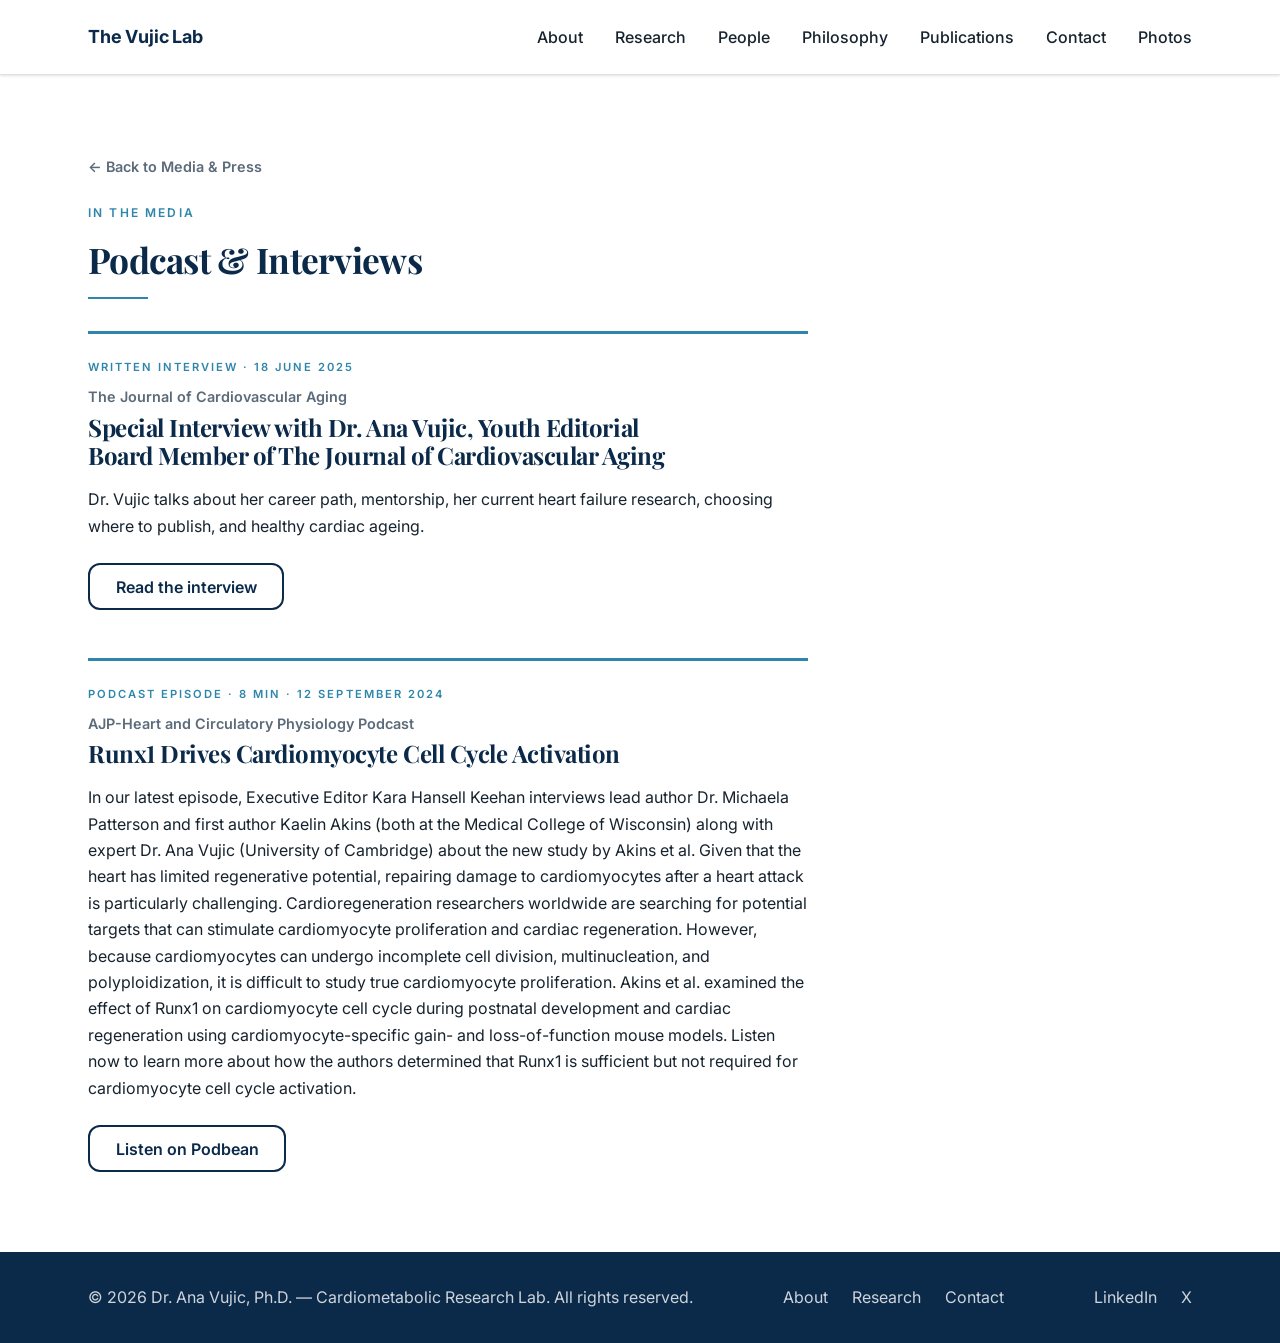
==== podcast.html @ 45480f2c "Add Press & Events and Podcast pages, route support to the contact form - Hero heading is now "The V" ====
<!DOCTYPE html>
<html lang="en">
<head>
  <meta charset="UTF-8">
  <meta name="viewport" content="width=device-width, initial-scale=1.0">
  <title>Podcast &amp; Interviews — The Vujic Lab</title>
  <meta name="description" content="Podcast appearances and interviews featuring Dr. Ana Vujic of the University of Cambridge.">
  <link rel="preconnect" href="https://fonts.googleapis.com">
  <link rel="preconnect" href="https://fonts.gstatic.com" crossorigin>
  <link href="https://fonts.googleapis.com/css2?family=Playfair+Display:ital,wght@0,400;0,600;0,700;1,400&family=Inter:wght@300;400;500;600&display=swap" rel="stylesheet">
  <link rel="stylesheet" href="css/styles.css?v=29">
</head>
<body>
  <header class="site-header">
    <div class="container nav">
      <a href="index.html" class="nav__brand">The Vujic Lab</a>
      <button class="nav__toggle" aria-label="Toggle navigation" aria-expanded="false">☰</button>
      <ul class="nav__list">
        <li><a class="nav__link" href="index.html#about">About</a></li>
        <li><a class="nav__link" href="index.html#research">Research</a></li>
        <li><a class="nav__link" href="index.html#team">People</a></li>
        <li><a class="nav__link" href="index.html#philosophy">Philosophy</a></li>
        <li><a class="nav__link" href="index.html#publications">Publications</a></li>
        <li><a class="nav__link" href="index.html#contact">Contact</a></li>
        <li><a class="nav__link" href="index.html#photos">Photos</a></li>
      </ul>
    </div>
  </header>

  <main>
    <!-- ============ PODCAST & INTERVIEWS ============ -->
    <!-- Opened from the "Podcast" tile in Media & Press. Newest first.
         The JCA item is a written interview, so it is labelled as such. -->
    <section class="section press-page">
      <div class="container">
        <a class="breadcrumb" href="index.html#media">&larr; Back to Media &amp; Press</a>
        <span class="section__label">In The Media</span>
        <h1 class="press-page__title">Podcast &amp; Interviews</h1>
        <div class="section__divider"></div>

        <div class="episodes">
          <article class="episode">
            <p class="episode__meta">Written interview &middot; 18 June 2025</p>
            <p class="episode__show">The Journal of Cardiovascular Aging</p>
            <h2 class="episode__title">Special Interview with Dr. Ana Vujic, Youth Editorial Board Member of The Journal of Cardiovascular Aging</h2>
            <p class="episode__text">
              Dr. Vujic talks about her career path, mentorship, her current heart
              failure research, choosing where to publish, and healthy cardiac ageing.
            </p>
            <a class="btn btn--secondary episode__link" href="https://www.oaepublish.com/news/index.1196" target="_blank" rel="noopener">Read the interview</a>
          </article>

          <article class="episode">
            <p class="episode__meta">Podcast episode &middot; 8 min &middot; 12 September 2024</p>
            <p class="episode__show">AJP-Heart and Circulatory Physiology Podcast</p>
            <h2 class="episode__title">Runx1 Drives Cardiomyocyte Cell Cycle Activation</h2>
            <p class="episode__text">
              In our latest episode, Executive Editor Kara Hansell Keehan interviews lead
              author Dr. Michaela Patterson and first author Kaelin Akins (both at the
              Medical College of Wisconsin) along with expert Dr. Ana Vujic (University of
              Cambridge) about the new study by Akins et al. Given that the heart has
              limited regenerative potential, repairing damage to cardiomyocytes after a
              heart attack is particularly challenging. Cardioregeneration researchers
              worldwide are searching for potential targets that can stimulate
              cardiomyocyte proliferation and cardiac regeneration. However, because
              cardiomyocytes can undergo incomplete cell division, multinucleation, and
              polyploidization, it is difficult to study true cardiomyocyte proliferation.
              Akins et al. examined the effect of Runx1 on cardiomyocyte cell cycle during
              postnatal development and cardiac regeneration using cardiomyocyte-specific
              gain- and loss-of-function mouse models. Listen now to learn more about how
              the authors determined that Runx1 is sufficient but not required for
              cardiomyocyte cell cycle activation.
            </p>
            <a class="btn btn--secondary episode__link" href="https://ajpheart.podbean.com/e/runx1-drives-cardiomyocyte-cell-cycle-activation/" target="_blank" rel="noopener">Listen on Podbean</a>
          </article>
        </div>
      </div>
    </section>
  </main>

  <footer class="site-footer">
    <div class="container">
      <p>&copy; 2026 Dr. Ana Vujic, Ph.D. — Cardiometabolic Research Lab. All rights reserved.</p>
      <ul class="site-footer__links">
        <li><a href="index.html#about">About</a></li>
        <li><a href="index.html#research">Research</a></li>
        <li><a href="index.html#contact">Contact</a></li>
      </ul>
      <ul class="site-footer__links">
        <li><a href="https://www.linkedin.com/in/ana-vujic-31333317/" target="_blank" rel="noopener">LinkedIn</a></li>
        <li><a href="https://x.com/AnaVujic5" target="_blank" rel="noopener">X</a></li>
      </ul>
    </div>
  </footer>

  <script src="js/main.js?v=29"></script>
</body>
</html>
---- css/styles.css ----
/* ==========================================================================
   Dr. Jane Doe — Cardiometabolic Research — Branding Page Stylesheet
   Plain CSS, no preprocessor, no framework. Mobile-first (min-width queries).
   Breakpoints used throughout: 768px (tablet+), 1200px (desktop+).
   ========================================================================== */

/* === Base / Reset === */

*,
*::before,
*::after {
  box-sizing: border-box;
}

html {
  -webkit-text-size-adjust: 100%;
  scroll-behavior: smooth;
}

body,
h1, h2, h3, h4, h5, h6,
p, ul, ol, dl, dd,
figure {
  margin: 0;
  padding: 0;
}

ul, ol {
  list-style: none;
}

img,
svg {
  display: block;
  max-width: 100%;
  height: auto;
}

a {
  color: inherit;
  text-decoration: none;
}

button {
  font: inherit;
  color: inherit;
  background: none;
  border: 0;
  cursor: pointer;
}

input,
textarea,
select {
  font: inherit;
}

/* Visually hidden but still read by screen readers. */
.sr-only {
  position: absolute;
  width: 1px;
  height: 1px;
  padding: 0;
  margin: -1px;
  overflow: hidden;
  clip: rect(0, 0, 0, 0);
  white-space: nowrap;
  border: 0;
}

/* Respect reduced-motion preferences */
@media (prefers-reduced-motion: reduce) {
  html {
    scroll-behavior: auto;
  }
  *,
  *::before,
  *::after {
    animation-duration: 0.01ms !important;
    animation-iteration-count: 1 !important;
    transition-duration: 0.01ms !important;
    scroll-behavior: auto !important;
  }
}

/* Visible focus state for keyboard users, applied globally */
a:focus-visible,
button:focus-visible,
input:focus-visible,
textarea:focus-visible {
  outline: 3px solid var(--color-accent);
  outline-offset: 2px;
}

/* === Design Tokens === */

:root {
  /* Color palette — "Clinical Trust", warmed slightly toward the editorial,
     less-clinical-feeling neutrals of the reference (noblehandkraft.com)
     while keeping our own navy/teal/coral identity rather than its gold. */
  --color-navy: #0B2A4A;
  --color-navy-light: #14406B;
  --color-bg: #F8F6F2;
  --color-surface: #FFFFFF;
  --color-text: #16232E;
  --color-muted: #5B6B7A;
  --color-accent: #2E86AB;
  --color-donate: #E5533C;
  --color-donate-dark: #C43F2B;
  --color-border: #E7E2D9;

  /* Shape */
  --radius: 12px;

  /* Spacing scale */
  --space-1: 0.5rem;
  --space-2: 1rem;
  --space-3: 1.5rem;
  --space-4: 2rem;
  --space-5: 3rem;
  --space-6: 5rem;

  /* Typography -- serif display paired with a clean grotesque body,
     matching the reference site's editorial pairing (Playfair Display +
     Inter) rather than a single system-font stack. */
  --font-heading: 'Playfair Display', Georgia, 'Times New Roman', serif;
  --font-body: 'Inter', -apple-system, "Segoe UI", Roboto, Helvetica, Arial, sans-serif;
  --ls-heading: -0.02em;
  --ls-label: 0.18em;

  /* Responsive type scale */
  --h1-size: clamp(2rem, 1.5rem + 2.2vw, 3.5rem);
  --h2-size: clamp(1.5rem, 1.25rem + 1.2vw, 2.5rem);
  --h3-size: clamp(1.15rem, 1.05rem + 0.6vw, 1.5rem);

  --shadow-sm: 0 1px 2px rgba(11, 42, 74, 0.06), 0 1px 3px rgba(11, 42, 74, 0.08);
  --shadow-md: 0 4px 10px rgba(11, 42, 74, 0.08), 0 2px 4px rgba(11, 42, 74, 0.06);
}

body {
  font-family: var(--font-body);
  color: var(--color-text);
  background-color: var(--color-bg);
  line-height: 1.65;
  -webkit-font-smoothing: antialiased;
}

/* lining-nums: Playfair's default old-style "1" reads as an "i" in
   headings like "Runx1". */
h1, h2, h3, h4 {
  font-family: var(--font-heading);
  color: var(--color-navy);
  line-height: 1.2;
  font-weight: 700;
  letter-spacing: var(--ls-heading);
  font-variant-numeric: lining-nums;
  text-wrap: balance;
}

h1 {
  font-size: var(--h1-size);
}

h2 {
  font-size: var(--h2-size);
}

h3 {
  font-size: var(--h3-size);
}

p {
  color: var(--color-text);
}

/* Section eyebrow label + thin accent divider -- an editorial pairing used
   ahead of each major section heading for a consistent, refined rhythm. */
.section__label {
  display: block;
  font-family: var(--font-body);
  font-size: 0.75rem;
  font-weight: 600;
  text-transform: uppercase;
  letter-spacing: var(--ls-label);
  color: var(--color-accent);
  margin-bottom: var(--space-2);
}

.section__divider {
  width: 60px;
  height: 2px;
  background-color: var(--color-accent);
  margin-top: var(--space-2);
  margin-bottom: var(--space-3);
}

/* === Layout Primitives (.container, .section, .grid, .btn) === */

.container {
  width: 100%;
  max-width: 1200px;
  margin-inline: auto;
  padding-inline: var(--space-3);
}

/* 3rem top/bottom on phones (5rem from tablets up) -- the full desktop
   padding left ~160px of empty space between sections on small screens. */
.section {
  padding-block: var(--space-5);
  background-color: var(--color-surface);
}

@media (min-width: 768px) {
  .section {
    padding-block: var(--space-6);
  }
}

/* Alternating tinted background for visual rhythm between sections */
.section--alt {
  background-color: var(--color-bg);
}

/* Donate CTA — the most visually prominent section on the page */
.section--cta {
  background-color: var(--color-donate);
  color: #FFFFFF;
}

.section--cta h1,
.section--cta h2,
.section--cta h3,
.section--cta p {
  color: #FFFFFF;
}

/* Grid system — mobile-first, collapses to 1 column under 768px */
.grid {
  display: grid;
  gap: var(--space-4);
  grid-template-columns: 1fr;
}

@media (min-width: 768px) {
  .grid--2 {
    grid-template-columns: repeat(2, 1fr);
  }

  .grid--3 {
    grid-template-columns: repeat(3, 1fr);
  }

  .grid--4 {
    grid-template-columns: repeat(2, 1fr);
  }
}

@media (min-width: 1200px) {
  .grid--4 {
    grid-template-columns: repeat(4, 1fr);
  }
}

/* Buttons */
.btn {
  display: inline-flex;
  align-items: center;
  justify-content: center;
  gap: var(--space-1);
  padding: 0.85rem 1.6rem;
  border-radius: var(--radius);
  border: 2px solid transparent;
  font-weight: 600;
  font-size: 1rem;
  line-height: 1;
  white-space: nowrap;
  cursor: pointer;
  transition: background-color 0.15s ease, border-color 0.15s ease,
    color 0.15s ease, transform 0.1s ease, box-shadow 0.15s ease;
}

/* Long labels ("Full list of publications on ORCID") may wrap on the
   narrowest phones instead of running past the screen edge. */
.btn {
  max-width: 100%;
}

@media (max-width: 359px) {
  .btn {
    white-space: normal;
    text-align: center;
    line-height: 1.3;
  }
}

.btn:active {
  transform: translateY(1px);
}

.btn--primary {
  background-color: var(--color-navy);
  border-color: var(--color-navy);
  color: #FFFFFF;
}

.btn--primary:hover {
  background-color: var(--color-navy-light);
  border-color: var(--color-navy-light);
}

.btn--secondary {
  background-color: transparent;
  border-color: var(--color-navy);
  color: var(--color-navy);
}

.btn--secondary:hover {
  background-color: var(--color-navy);
  color: #FFFFFF;
}

/* Donate button — distinct from --color-accent, high-contrast call to action */
.btn--donate {
  background-color: var(--color-donate);
  border-color: var(--color-donate);
  color: #FFFFFF;
  box-shadow: var(--shadow-sm);
}

.btn--donate:hover {
  background-color: var(--color-donate-dark);
  border-color: var(--color-donate-dark);
  box-shadow: var(--shadow-md);
}

/* Donate button placed on the CTA section itself needs contrast against the
   donate-colored background, so it flips to a light surface. */
.section--cta .btn--donate {
  background-color: #FFFFFF;
  border-color: #FFFFFF;
  color: var(--color-donate-dark);
}

.section--cta .btn--donate:hover {
  background-color: var(--color-bg);
  border-color: var(--color-bg);
  color: var(--color-donate-dark);
}

.btn--sm {
  padding: 0.5rem 1rem;
  font-size: 0.875rem;
}

/* === Header / Nav === */

.site-header {
  position: sticky;
  top: 0;
  z-index: 100;
  background-color: var(--color-surface);
  border-bottom: 1px solid var(--color-border);
  box-shadow: var(--shadow-sm);
}

.nav {
  display: flex;
  align-items: center;
  justify-content: space-between;
  padding-block: var(--space-2);
}

.nav__brand {
  font-weight: 700;
  font-size: 1.125rem;
  color: var(--color-navy);
  letter-spacing: -0.01em;
  white-space: nowrap;
}

.nav__toggle {
  display: inline-flex;
  align-items: center;
  justify-content: center;
  width: 2.5rem;
  height: 2.5rem;
  font-size: 1.25rem;
  color: var(--color-navy);
  border-radius: var(--radius);
}

.nav__toggle:hover {
  background-color: var(--color-bg);
}

.nav__list {
  display: none;
  position: absolute;
  top: 100%;
  left: 0;
  right: 0;
  flex-direction: column;
  gap: 0;
  background-color: var(--color-surface);
  border-bottom: 1px solid var(--color-border);
  box-shadow: var(--shadow-md);
  padding: var(--space-2) var(--space-3);
}

.nav__list--open {
  display: flex;
}

.nav__list li {
  width: 100%;
}

.nav__link {
  display: block;
  padding: var(--space-2) 0;
  font-weight: 500;
  color: var(--color-text);
  border-bottom: 1px solid var(--color-border);
  transition: color 0.15s ease;
}

.nav__list li:last-child .nav__link {
  border-bottom: none;
}

.nav__link:hover {
  color: var(--color-accent);
}

/* Current-section highlight */
.nav__link--active {
  color: var(--color-accent);
  text-decoration: underline;
  text-underline-offset: 4px;
}

/* .btn.nav__link (Donate, in the list) should not inherit generic link styles */
.nav__list .btn {
  border-bottom: none;
  margin-top: var(--space-1);
}

/* Full link row from 960px: with seven links, anything narrower (e.g.
   768px tablets) squeezed the brand onto three lines, so tablets keep
   the menu button. */
@media (min-width: 960px) {
  .nav__toggle {
    display: none;
  }

  .nav__list {
    display: flex;
    position: static;
    flex-direction: row;
    align-items: center;
    gap: var(--space-4);
    background: none;
    border-bottom: none;
    box-shadow: none;
    padding: 0;
    width: auto;
  }

  .nav__list li {
    width: auto;
  }

  .nav__link {
    padding: var(--space-1) 0;
    border-bottom: none;
  }

  .nav__list .btn {
    margin-top: 0;
  }
}

/* === Hero === */

.hero {
  padding-block: var(--space-5);
}

.hero .container {
  display: grid;
  gap: var(--space-5);
  align-items: center;
  grid-template-columns: 1fr;
}

.hero__content {
  display: flex;
  flex-direction: column;
  gap: var(--space-2);
  order: 2;
}

/* Full width on phones: the hero photo is a landscape group shot, so a
   narrow portrait-sized frame would make the people too small. */
.hero__image {
  order: 1;
  justify-self: center;
  width: 100%;
}

.hero__image img,
.hero__image svg {
  border-radius: var(--radius);
}

.hero__eyebrow {
  display: inline-block;
  text-transform: uppercase;
  letter-spacing: 0.08em;
  font-size: 0.8rem;
  font-weight: 700;
  color: var(--color-accent);
}

.hero__title {
  margin-top: var(--space-1);
}

.hero__subtitle {
  color: var(--color-muted);
  font-size: 1.125rem;
  max-width: 46ch;
}

.hero__actions {
  display: flex;
  flex-wrap: wrap;
  gap: var(--space-2);
  margin-top: var(--space-2);
}

/* When the two buttons can't share a line (phones, and the narrow text
   column on tablets) each grows to the full width, so they stack as an
   aligned pair instead of two ragged widths. */
.hero__actions .btn {
  flex: 1 1 220px;
}

@media (min-width: 1024px) {
  .hero__actions .btn {
    flex: 0 0 auto;
  }
}

@media (min-width: 768px) {
  .hero .container {
    grid-template-columns: 1fr 1fr;
  }

  .hero__content {
    order: 1;
  }

  .hero__image {
    order: 2;
    justify-self: end;
    width: 100%;
  }
}

/* === Stats === */

/* A quiet tinted band between hero and About: two editorial figures in
   the serif display face, separated by a hairline, each with the same
   short accent rule used under section headings. */
.stats {
  padding-block: var(--space-5);
  background-color: var(--color-bg);
  border-block: 1px solid var(--color-border);
}

.stats__grid {
  display: grid;
  grid-template-columns: repeat(2, 1fr);
  max-width: 760px;
  margin-inline: auto;
  text-align: center;
}

.stat {
  display: flex;
  flex-direction: column;
  align-items: center;
  padding-inline: var(--space-2);
}

.stat + .stat {
  border-left: 1px solid var(--color-border);
}

.stat__number {
  font-family: var(--font-heading);
  font-size: clamp(2.5rem, 1.9rem + 2.4vw, 4rem);
  font-weight: 700;
  font-variant-numeric: lining-nums;
  letter-spacing: var(--ls-heading);
  color: var(--color-navy);
  line-height: 1;
}

.stat__label {
  font-size: 0.75rem;
  font-weight: 600;
  text-transform: uppercase;
  letter-spacing: var(--ls-label);
  color: var(--color-muted);
}

.stat__label::before {
  content: "";
  display: block;
  width: 32px;
  height: 2px;
  margin: var(--space-2) auto;
  background-color: var(--color-accent);
}

/* === Funders ticker === */

/* Kopper House-style running strip under the stats band: funder logo +
   name in small spaced capitals, separated by dots, scrolling right to
   left. White background because the supplied logos are JPEGs on white.
   The track holds ten identical groups and moves by exactly half its
   width, so the loop has no visible seam. */
.funders {
  position: relative;
  padding-block: var(--space-2);
  background-color: var(--color-surface);
  border-bottom: 1px solid var(--color-border);
}

/* Small label tucked into the band's top padding (taken out of the flow),
   so the logos sit exactly in the vertical middle of the white band and
   the strip runs the full width of the screen. */
.funders__label {
  position: absolute;
  top: 10px;
  left: 0;
  right: 0;
  z-index: 1;
  padding-inline: var(--space-3);
  text-align: center;
  font-size: 0.625rem;
  line-height: 1.4;
  font-weight: 600;
  text-transform: uppercase;
  letter-spacing: var(--ls-label);
  color: var(--color-accent);
  white-space: nowrap;
}

.funders__viewport {
  overflow: hidden;
  -webkit-mask-image: linear-gradient(to right, transparent, #000 64px, #000 calc(100% - 64px), transparent);
  mask-image: linear-gradient(to right, transparent, #000 64px, #000 calc(100% - 64px), transparent);
}

.funders__track {
  display: flex;
  width: max-content;
  animation: funders-scroll 60s linear infinite;
}

.funders__viewport:hover .funders__track {
  animation-play-state: paused;
}

.funders__group {
  display: flex;
  align-items: center;
}

.funder {
  display: flex;
  align-items: center;
  gap: 0.85rem;
  padding-block: var(--space-2);
}

.funder::after {
  content: "\00b7";
  margin-inline: var(--space-4);
  color: var(--color-muted);
}

.funder img {
  width: auto;
  height: 48px;
}

.funder span {
  font-size: 0.75rem;
  font-weight: 600;
  text-transform: uppercase;
  letter-spacing: var(--ls-label);
  color: var(--color-text);
  white-space: nowrap;
}

@keyframes funders-scroll {
  to {
    transform: translateX(-50%);
  }
}

/* Reduced motion: no scrolling -- show one set of funders, centred. */
@media (prefers-reduced-motion: reduce) {
  .funders__track {
    width: auto;
    justify-content: center;
    animation: none;
  }

  .funders__group + .funders__group {
    display: none;
  }

  .funders__group {
    flex-wrap: wrap;
    justify-content: center;
  }

  .funders__viewport {
    -webkit-mask-image: none;
    mask-image: none;
  }

  .funder:last-child::after {
    content: none;
  }
}

/* === About === */

.about__grid {
  display: grid;
  gap: var(--space-4);
  grid-template-columns: 1fr;
  align-items: start;
}

.about__image img,
.about__image svg {
  border-radius: var(--radius);
  width: 100%;
}

.about__body {
  display: flex;
  flex-direction: column;
  gap: var(--space-2);
}

.about__body p {
  color: var(--color-muted);
}

/* Higher specificity than ".about__body p" (which sets a muted color for
   ordinary paragraphs) so this credentials line keeps its own ink color. */
.about__body .about__titles {
  font-family: var(--font-body);
  font-weight: 600;
  font-size: 0.95rem;
  line-height: 1.6;
  color: var(--color-navy);
}

/* Photo + links stacked in the left column on wide screens, bio on the
   right. On mobile: photo, bio, then links. */
.about__grid {
  grid-template-areas:
    "image"
    "body"
    "links";
}

.about__image {
  grid-area: image;
}

.about__body {
  grid-area: body;
}

.about__links {
  grid-area: links;
  border-top: 1px solid var(--color-border);
}

@media (min-width: 768px) {
  .about__grid {
    grid-template-columns: 1fr 2fr;
    grid-template-rows: auto 1fr;
    grid-template-areas:
      "image body"
      "links body";
    row-gap: var(--space-3);
  }
}

/* === Research === */

.research-intro {
  font-size: 1.125rem;
  color: var(--color-text);
}

/* Three parallel, co-equal research questions -- deliberately not numbered
   (01/02/03), since numbering implies a sequence and these three themes are
   concurrent facets of one research program, not ordered steps. */
.research-questions {
  margin-top: var(--space-4);
}

/* No bordered box -- a bounded card kept creating left/right padding
   fights with the plain paragraph text around it. Matches the plain,
   box-free typography used elsewhere (About, Philosophy): just a thin
   top rule to separate the four questions, text flows naturally at the
   same left position as everything else in the section. */
.research-question {
  border-top: 3px solid var(--color-accent);
  padding-top: var(--space-3);
}

.research-question__title {
  font-size: var(--h3-size);
}

.research-question__body {
  margin-top: var(--space-2);
  color: var(--color-muted);
}

.research-outro {
  margin-top: var(--space-4);
  color: var(--color-muted);
}

/* === Publications === */

/* Grouped by research theme, box-free like the research questions: each
   theme gets the same 3px accent top rule, papers are separated by
   hairlines. On wide screens the figure sits left and the theme title
   + papers sit right, so the title lines up with the top of the figure.
   Every figure gets the same fixed-ratio frame (object-fit: contain), so
   differently shaped source figures still read as one consistent set. */
.pub-groups {
  display: flex;
  flex-direction: column;
  gap: var(--space-5);
  margin-top: var(--space-4);
}

.pub-group {
  display: grid;
  grid-template-areas:
    "title"
    "figure"
    "papers";
  gap: var(--space-3);
  padding-top: var(--space-4);
  border-top: 3px solid var(--color-accent);
}

@media (min-width: 900px) {
  .pub-group {
    grid-template-columns: 400px 1fr;
    grid-template-rows: auto 1fr;
    grid-template-areas:
      "figure title"
      "figure papers";
    column-gap: var(--space-5);
    align-items: start;
  }
}

.pub-group__title {
  grid-area: title;
  font-size: var(--h3-size);
}

/* Capped at 520px when stacked (phones/tablets) so the figure doesn't
   balloon to full tablet width; the desktop column is 400px anyway. */
.pub-group__figure {
  grid-area: figure;
  min-width: 0;
  max-width: 520px;
  padding: var(--space-2);
  border: 1px solid var(--color-border);
  border-radius: var(--radius);
  background-color: #FFFFFF;
}

.pub-group__figure a {
  display: block;
  cursor: zoom-in;
}

/* The image box itself is fixed at 3:2 and the figure is scaled to fit
   inside it (object-fit: contain). Sizing from the image rather than
   with percentage heights inside an aspect-ratio box keeps every frame
   identical in Safari/iOS too, where % heights there are unreliable. */
.pub-group__figure img {
  width: 100%;
  height: auto;
  aspect-ratio: 3 / 2;
  object-fit: contain;
  transition: opacity 0.15s ease;
}

.pub-group__figure a:hover img {
  opacity: 0.9;
}

.pub-list {
  grid-area: papers;
}

.pub-item {
  padding-block: var(--space-3);
  border-bottom: 1px solid var(--color-border);
}

.pub-item:first-child {
  padding-top: 0;
}

.pub-item:last-child {
  padding-bottom: 0;
  border-bottom: 0;
}

.pub-item__title {
  font-size: 1.05rem;
  font-weight: 600;
  line-height: 1.45;
  color: var(--color-navy);
  text-decoration: underline;
  text-decoration-color: transparent;
  text-underline-offset: 3px;
  transition: text-decoration-color 0.15s ease;
}

.pub-item__title:hover {
  text-decoration-color: currentColor;
}

/* Non-breaking space keeps the arrow glued to the last word of the title. */
.pub-item__title::after {
  content: "\00a0\2197";
  content: "\00a0\2197" / "";
  color: var(--color-accent);
}

.pub-item__authors {
  margin-top: var(--space-1);
  font-size: 0.9rem;
  line-height: 1.55;
  color: var(--color-muted);
}

.pub-item__authors strong {
  font-weight: 600;
  color: var(--color-text);
}

.pub-item__note {
  margin-top: 0.25rem;
  font-size: 0.8rem;
  font-style: italic;
  color: var(--color-muted);
}

.pub-more {
  margin-top: var(--space-5);
}

/* === Media === */

.media__intro {
  color: var(--color-muted);
  max-width: 60ch;
  margin-top: var(--space-2);
  margin-bottom: var(--space-4);
}

/* Two tiles (Press, Podcast) side by side at every width, capped so
   they don't balloon on desktop. */
.press-grid {
  display: grid;
  gap: var(--space-2);
  grid-template-columns: repeat(2, 1fr);
  max-width: 720px;
}

.press-tile {
  display: block;
  border-radius: var(--radius);
  overflow: hidden;
  background-color: var(--color-surface);
  border: 1px solid var(--color-border);
  box-shadow: var(--shadow-sm);
  transition: transform 0.15s ease, box-shadow 0.15s ease;
}

.press-tile:hover {
  transform: translateY(-2px);
  box-shadow: var(--shadow-md);
}

.press-tile__image {
  width: 100%;
  aspect-ratio: 4 / 3;
  object-fit: cover;
}

.press-tile__label {
  padding: var(--space-1) 0.25rem;
  font-size: 0.8rem;
  font-weight: 600;
  color: var(--color-navy);
  text-align: center;
}

@media (min-width: 768px) {
  .press-grid {
    gap: var(--space-4);
  }

  .press-tile__label {
    padding: var(--space-2) var(--space-3);
    font-size: 1rem;
  }
}

/* === Press & Events page (press.html) ===
   A photo wall in CSS columns so portrait and landscape shots keep their
   natural shape (nothing cropped -- several are posters/certificates).
   Each photo opens full size; event label + caption sit underneath. */
.press-page .breadcrumb {
  margin-bottom: var(--space-3);
}

.press-page__title {
  font-size: var(--h2-size);
}

.press-page__intro {
  max-width: 60ch;
  color: var(--color-muted);
}

.press-gallery {
  margin-top: var(--space-4);
  column-gap: var(--space-4);
}

@media (min-width: 640px) {
  .press-gallery {
    columns: 2;
  }
}

@media (min-width: 1024px) {
  .press-gallery {
    columns: 3;
  }
}

.press-item {
  break-inside: avoid;
  margin-bottom: var(--space-4);
}

/* Featured item above the photo wall: the largest image on the page,
   with its caption beside it from tablets up. */
.press-item--featured {
  margin-top: var(--space-4);
  margin-bottom: var(--space-5);
}

@media (min-width: 768px) {
  .press-item--featured {
    display: grid;
    grid-template-columns: minmax(0, 5fr) minmax(0, 4fr);
    column-gap: var(--space-5);
    align-items: center;
  }

  .press-item--featured figcaption {
    margin-top: 0;
  }

  .press-item--featured .press-item__text {
    margin-top: var(--space-1);
    font-family: var(--font-heading);
    font-size: var(--h3-size);
    font-variant-numeric: lining-nums;
    line-height: 1.35;
    color: var(--color-navy);
  }
}

/* Direct child only: the photo link. Caption links stay plain. */
.press-item > a {
  display: block;
  overflow: hidden;
  border: 1px solid var(--color-border);
  border-radius: var(--radius);
  cursor: zoom-in;
}

.press-item img {
  width: 100%;
  height: auto;
  transition: transform 0.3s ease;
}

.press-item > a:hover img {
  transform: scale(1.02);
}

.press-item figcaption {
  margin-top: var(--space-2);
}

.press-item__event {
  display: block;
  font-size: 0.7rem;
  font-weight: 600;
  text-transform: uppercase;
  letter-spacing: var(--ls-label);
  color: var(--color-accent);
}

.press-item__text {
  margin-top: 0.35rem;
  font-size: 0.9rem;
  line-height: 1.55;
}

/* Optional outbound link under a caption (e.g. the event's website). */
.press-item__link {
  display: inline-block;
  margin-top: var(--space-1);
  font-size: 0.85rem;
  font-weight: 600;
  color: var(--color-accent);
  text-underline-offset: 3px;
}

.press-item__link::after {
  content: "\00a0\2197";
  content: "\00a0\2197" / "";
}

.press-item__link:hover {
  text-decoration: underline;
}

/* === Podcast & Interviews page (podcast.html) ===
   Box-free list like the publication themes: 3px accent rule per item,
   small meta line, show name, serif title, description, then a button. */
.episodes {
  display: flex;
  flex-direction: column;
  gap: var(--space-5);
  margin-top: var(--space-4);
}

.episode {
  max-width: 72ch;
  padding-top: var(--space-3);
  border-top: 3px solid var(--color-accent);
}

.episode__meta {
  font-size: 0.7rem;
  font-weight: 600;
  text-transform: uppercase;
  letter-spacing: var(--ls-label);
  color: var(--color-accent);
}

.episode__show {
  margin-top: var(--space-1);
  font-size: 0.9rem;
  font-weight: 600;
  color: var(--color-muted);
}

.episode__title {
  margin-top: 0.25rem;
  font-size: var(--h3-size);
}

.episode__text {
  margin-top: var(--space-2);
}

.episode__link {
  margin-top: var(--space-3);
}

/* === Team ===
   Each person is a full-width row: photo left, name/title/bio/contact right
   (stacked on mobile) -- rather than a compact card grid, so there's room
   for a real biography per person once one is supplied. */

.people-list {
  display: flex;
  flex-direction: column;
  gap: var(--space-5);
  margin-top: var(--space-4);
}

.person-row {
  display: grid;
  grid-template-columns: 1fr;
  gap: var(--space-3);
}

/* Large, edge-to-edge editorial photo -- deliberately square-cornered
   (unlike the site's rounded cards/buttons) so it reads as a photograph,
   not a UI card. At desktop width it stretches to match the height of
   the bio text beside it (grid row stretch), not a fixed thumbnail. */
.person-row__photo {
  width: 100%;
  aspect-ratio: 3 / 4;
  object-fit: cover;
  object-position: 50% 20%;
  border-radius: 0;
  display: block;
}

/* Tablets get a narrower photo column (240px) so the bio column keeps
   a readable width; the full 360px photo returns on desktop. */
@media (min-width: 700px) {
  .person-row {
    grid-template-columns: 240px 1fr;
    gap: var(--space-4);
    align-items: stretch;
  }

  .person-row__photo {
    height: 100%;
    aspect-ratio: auto;
  }

  /* No top padding: the name starts level with the top of the photo. */
  .person-row__body {
    padding-bottom: var(--space-2);
  }
}

@media (min-width: 1024px) {
  .person-row {
    grid-template-columns: 360px 1fr;
    gap: var(--space-5);
  }
}

.person-row__name {
  font-size: var(--h3-size);
}

.person-row__title {
  color: var(--color-muted);
  margin-top: 0.2rem;
}

.person-row__bio {
  color: var(--color-text);
  margin-top: var(--space-2);
  max-width: 65ch;
}

.person-row__bio em {
  color: var(--color-muted);
}

.person-row__contact {
  margin-top: var(--space-2);
  display: flex;
  flex-direction: column;
  gap: 0.3rem;
}

.person-row__contact a {
  color: var(--color-accent);
  font-weight: 600;
}

.person-row__contact a:hover {
  text-decoration: underline;
}

/* Former members: same profile-row format, introduced by the 3px accent
   rule used for the research-question and publication-theme headings. */
.team-alumni {
  margin-top: var(--space-6);
  padding-top: var(--space-3);
  border-top: 3px solid var(--color-accent);
}

.team-alumni__title {
  font-size: calc(var(--h3-size) * 1.25);
}

/* === Philosophy === */

/* Heading left, text right on wide screens, so the section fills the
   same frame width as Research and Publications while lines stay a
   readable length. Same 3px accent rule as the other subsections. */
.philosophy__body {
  display: flex;
  flex-direction: column;
  gap: var(--space-5);
  margin-top: var(--space-4);
}

.philosophy__block {
  display: grid;
  gap: var(--space-2);
  padding-top: var(--space-3);
  border-top: 3px solid var(--color-accent);
}

@media (min-width: 900px) {
  .philosophy__block {
    grid-template-columns: 1fr 2fr;
    column-gap: var(--space-5);
    align-items: start;
  }
}

.philosophy__text {
  display: flex;
  flex-direction: column;
  gap: var(--space-2);
}

.philosophy__body p {
  color: var(--color-text);
}

/* === Join === */

.join {
  text-align: center;
}

.join__body {
  display: flex;
  flex-direction: column;
  align-items: center;
  gap: var(--space-3);
  max-width: 60ch;
  margin-inline: auto;
  margin-top: var(--space-4);
}

.join__body p {
  color: var(--color-muted);
}

.join__body a:not(.btn) {
  color: var(--color-accent);
  font-weight: 600;
}

.join__body a:not(.btn):hover {
  text-decoration: underline;
}

/* === Photos ===
   Uniform grid, no captions -- matches kosurilab.com/photos's plain
   gallery-grid treatment. Every tile is a fixed square via object-fit,
   so mixed portrait/landscape source photos still form a clean grid. */

.photo-grid {
  display: grid;
  grid-template-columns: repeat(2, 1fr);
  gap: var(--space-2);
  margin-top: var(--space-4);
}

/* 2 columns on phones, 4 from tablets up: 16 photos fill every row
   exactly (a 3-column step left one photo alone on the last row). */
@media (min-width: 768px) {
  .photo-grid {
    grid-template-columns: repeat(4, 1fr);
  }
}

.photo-grid__item {
  width: 100%;
  aspect-ratio: 1 / 1;
  object-fit: cover;
  border-radius: var(--radius);
  transition: transform 0.2s ease, box-shadow 0.2s ease;
}

.photo-grid__item:hover {
  transform: scale(1.03);
  box-shadow: var(--shadow-md);
}

/* === Donate === */

.donate__panel {
  max-width: 640px;
  margin-inline: auto;
  text-align: center;
  display: flex;
  flex-direction: column;
  gap: var(--space-3);
}

.donate__blurb {
  font-size: 1.1rem;
  color: rgba(255, 255, 255, 0.92);
}

.donate__progress {
  width: 100%;
  height: 14px;
  border-radius: 999px;
  background-color: rgba(255, 255, 255, 0.25);
  overflow: hidden;
}

.donate__progress-bar {
  height: 100%;
  width: 62%; /* placeholder progress value; override inline with style="width: X%" */
  border-radius: 999px;
  background-color: #FFFFFF;
}

.donate .hero__actions,
.donate__panel .btn {
  align-self: center;
}

/* === Contact === */

/* Two columns on wide screens: email + profile links on the left, the
   message form as a white card on the right. Profile links are rows with
   a logo tile, name and handle, separated by hairlines (same rhythm as the
   publication list) rather than loose accent-coloured text links. */
.contact__grid {
  display: grid;
  gap: var(--space-5);
  grid-template-columns: 1fr;
}

/* Columns stretch to the same height, so the form card's top and bottom
   line up with the intro text and the last profile row; the message box
   grows to take up the extra height. */
@media (min-width: 960px) {
  .contact__grid {
    grid-template-columns: 5fr 7fr;
    align-items: stretch;
  }

  .contact-form__field--message {
    flex: 1;
  }

  .contact-form__field--message textarea {
    flex: 1;
    min-height: 8rem;
  }
}

.contact__intro {
  max-width: 44ch;
}

.contact__email {
  display: inline-flex;
  align-items: center;
  gap: 0.6rem;
  margin-top: var(--space-2);
  font-family: var(--font-heading);
  font-size: 1.35rem;
  font-weight: 600;
  font-variant-numeric: lining-nums;
  color: var(--color-navy);
  text-decoration: underline;
  text-decoration-color: transparent;
  text-underline-offset: 4px;
  transition: text-decoration-color 0.15s ease;
}

.contact__email:hover {
  text-decoration-color: var(--color-accent);
}

.contact__email-icon {
  flex: none;
  width: 22px;
  height: 22px;
  fill: none;
  stroke: var(--color-accent);
  stroke-width: 1.75;
  stroke-linecap: round;
  stroke-linejoin: round;
}

.contact__label {
  margin-top: var(--space-5);
  font-size: 0.75rem;
  font-weight: 600;
  text-transform: uppercase;
  letter-spacing: var(--ls-label);
  color: var(--color-muted);
}

.contact__links {
  margin-top: var(--space-2);
  border-top: 1px solid var(--color-border);
}

.contact-link {
  display: flex;
  align-items: center;
  gap: var(--space-2);
  padding-block: 0.85rem;
  border-bottom: 1px solid var(--color-border);
}

.contact-link::after {
  content: "\2197";
  content: "\2197" / "";
  margin-left: auto;
  padding-left: var(--space-1);
  color: var(--color-muted);
  transition: color 0.15s ease, transform 0.15s ease;
}

.contact-link:hover::after {
  color: var(--color-accent);
  transform: translate(2px, -2px);
}

.contact-link[href^="mailto:"]::after {
  content: none;
}

/* White tile behind each mark -- LinkedIn asks for its logo on white. */
.contact-link__icon {
  flex: none;
  display: grid;
  place-items: center;
  width: 44px;
  height: 44px;
  border: 1px solid var(--color-border);
  border-radius: 10px;
  background-color: var(--color-surface);
  transition: border-color 0.15s ease;
}

.contact-link:hover .contact-link__icon {
  border-color: var(--color-accent);
}

/* 22px keeps the LinkedIn [in] above its 21px on-screen minimum. */
.contact-link__icon svg {
  width: 22px;
  height: 22px;
}

.contact-link__icon--linkedin svg {
  fill: #0A66C2;
}

.contact-link__icon--x svg {
  fill: #000000;
}

.contact-link__icon--orcid svg {
  fill: #A6CE39;
}

.contact-link__icon--outline svg {
  fill: none;
  stroke: var(--color-navy);
  stroke-width: 1.75;
  stroke-linecap: round;
  stroke-linejoin: round;
}

.contact-link__text {
  display: flex;
  flex-direction: column;
  min-width: 0;
}

.contact-link__name {
  font-weight: 600;
  color: var(--color-navy);
  line-height: 1.35;
  text-underline-offset: 3px;
}

.contact-link:hover .contact-link__name {
  text-decoration: underline;
}

.contact-link__meta {
  font-size: 0.875rem;
  color: var(--color-muted);
  overflow-wrap: anywhere;
}

/* === Contact Form === */

.contact-form {
  display: flex;
  flex-direction: column;
  gap: var(--space-3);
  padding: var(--space-3);
  border: 1px solid var(--color-border);
  border-radius: var(--radius);
  background-color: var(--color-surface);
}

@media (min-width: 640px) {
  .contact-form {
    padding: var(--space-4);
  }
}

.contact-form h3 {
  font-size: var(--h3-size);
}

.contact-form__row {
  display: grid;
  gap: var(--space-3);
  grid-template-columns: 1fr;
}

@media (min-width: 640px) {
  .contact-form__row {
    grid-template-columns: 1fr 1fr;
  }
}

.contact-form__field {
  display: flex;
  flex-direction: column;
  gap: 0.4rem;
}

.contact-form__field label {
  font-weight: 600;
  font-size: 0.9rem;
  color: var(--color-navy);
}

.contact-form__field input,
.contact-form__field textarea {
  border: 1px solid var(--color-border);
  border-radius: var(--radius);
  padding: 0.7rem 0.9rem;
  font-family: inherit;
  font-size: 1rem;
  color: var(--color-text);
  /* Tinted fields read clearly against the white form card. */
  background-color: var(--color-bg);
  resize: vertical;
}

.contact-form__field input:focus-visible,
.contact-form__field textarea:focus-visible {
  outline: 3px solid var(--color-accent);
  outline-offset: 1px;
}

/* Honeypot: invisible to real visitors, still present in the DOM for bots
   that don't execute CSS -- a standard spam-filter trick for static forms. */
.contact-form__honeypot {
  position: absolute;
  left: -9999px;
  width: 1px;
  height: 1px;
  overflow: hidden;
}

.contact-form__status {
  font-size: 0.9rem;
  font-weight: 600;
}

.contact-form__status[data-state="success"] {
  color: #1a7f4e;
}

.contact-form__status[data-state="error"] {
  color: var(--color-donate-dark);
}

/* Button and status message share one row, so the empty status line
   doesn't leave a gap at the bottom of the card. */
.contact-form__actions {
  display: flex;
  flex-wrap: wrap;
  align-items: center;
  gap: var(--space-1) var(--space-2);
}

/* === Detail Pages (research articles & team profiles) === */

.breadcrumb {
  display: flex;
  width: fit-content;
  align-items: center;
  gap: 0.4rem;
  color: var(--color-muted);
  font-weight: 600;
  font-size: 0.9rem;
  margin-bottom: var(--space-2);
}

.breadcrumb:hover {
  color: var(--color-accent);
}

.article-hero {
  padding-block: var(--space-5) var(--space-2);
}

.article-hero__eyebrow {
  display: inline-block;
  text-transform: uppercase;
  letter-spacing: 0.08em;
  font-size: 0.8rem;
  font-weight: 700;
  color: var(--color-accent);
  margin-top: var(--space-3);
}

.article-hero__image {
  width: 100%;
  aspect-ratio: 16 / 7;
  object-fit: cover;
  border-radius: var(--radius);
  margin-top: var(--space-4);
}

.article-body {
  max-width: 70ch;
  display: flex;
  flex-direction: column;
  gap: var(--space-3);
}

.article-body p {
  color: var(--color-text);
}

.article-body ul,
.profile-body ul {
  list-style: disc;
  padding-left: 1.25rem;
  display: flex;
  flex-direction: column;
  gap: var(--space-1);
}

.article-cta {
  margin-top: var(--space-3);
  padding: var(--space-3);
  border-radius: var(--radius);
  background-color: var(--color-bg);
  border: 1px solid var(--color-border);
  display: flex;
  flex-wrap: wrap;
  align-items: center;
  justify-content: space-between;
  gap: var(--space-2);
}

.profile-hero {
  display: flex;
  flex-direction: column;
  align-items: center;
  text-align: center;
  gap: var(--space-2);
  padding-block: var(--space-5) var(--space-4);
}

.profile-hero__photo {
  width: 160px;
  height: 160px;
  border-radius: 50%;
  object-fit: cover;
  border: 4px solid var(--color-surface);
  box-shadow: var(--shadow-md);
  margin-bottom: var(--space-1);
}

.profile-hero__role {
  color: var(--color-muted);
  font-size: 1.05rem;
}

.profile-meta {
  display: flex;
  flex-wrap: wrap;
  gap: var(--space-2);
  justify-content: center;
  margin-top: var(--space-1);
}

.profile-meta__tag {
  background-color: var(--color-bg);
  border: 1px solid var(--color-border);
  border-radius: 999px;
  padding: 0.35rem 0.9rem;
  font-size: 0.85rem;
  font-weight: 600;
  color: var(--color-navy);
}

.profile-body {
  max-width: 65ch;
  margin-inline: auto;
  display: flex;
  flex-direction: column;
  gap: var(--space-3);
  text-align: left;
}

/* === Footer === */

.site-footer {
  background-color: var(--color-navy);
  color: rgba(255, 255, 255, 0.8);
  padding-block: var(--space-4);
}

.site-footer p {
  color: inherit;
}

.site-footer .container {
  display: flex;
  flex-direction: column;
  align-items: center;
  gap: var(--space-2);
  text-align: center;
}

/* Wraps on very narrow phones (320px) rather than overflowing. */
.site-footer__links {
  display: flex;
  flex-wrap: wrap;
  justify-content: center;
  gap: var(--space-1) var(--space-3);
}

.site-footer__links a {
  color: rgba(255, 255, 255, 0.8);
  transition: color 0.15s ease;
}

.site-footer__links a:hover {
  color: #FFFFFF;
  text-decoration: underline;
}

@media (min-width: 768px) {
  .site-footer .container {
    flex-direction: row;
    flex-wrap: wrap;
    row-gap: var(--space-2);
    justify-content: space-between;
    text-align: left;
  }
}

/* === Responsive / Media Queries === */
/* Cross-cutting adjustments that aren't owned by a single section block. */

@media (min-width: 768px) {
  .container {
    padding-inline: var(--space-4);
  }

  .section {
    padding-block: var(--space-6);
  }
}

@media (min-width: 1200px) {
  .container {
    padding-inline: var(--space-5);
  }
}

@media (max-width: 374px) {
  .container {
    padding-inline: var(--space-2);
  }

  .btn {
    padding: 0.7rem 1.2rem;
  }
}
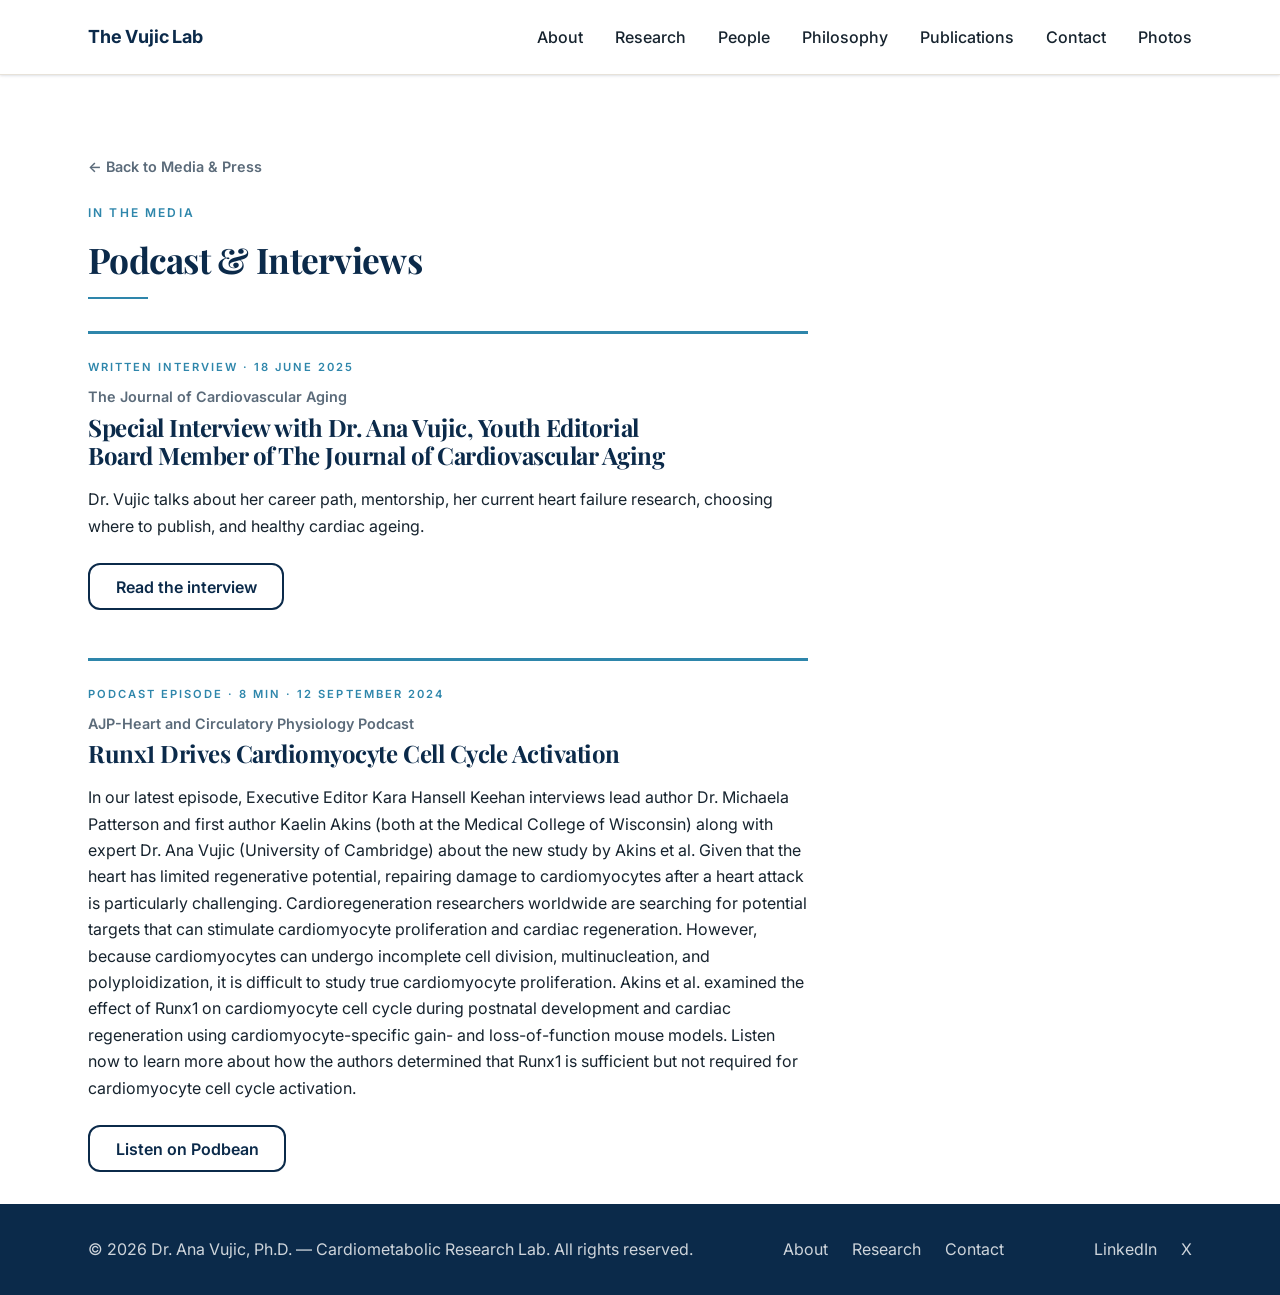
==== commit 1048d273: "Add British Heart Foundation visit section to Press & Events Highlighted navy band at the top of pre" ====
--- a/podcast.html
+++ b/podcast.html
@@ -5,10 +5,28 @@
   <meta name="viewport" content="width=device-width, initial-scale=1.0">
   <title>Podcast &amp; Interviews — The Vujic Lab</title>
   <meta name="description" content="Podcast appearances and interviews featuring Dr. Ana Vujic of the University of Cambridge.">
+  <link rel="canonical" href="https://vujiclab.com/podcast.html">
+  <!-- Browser tab / home-screen icons -->
+  <link rel="icon" href="favicon.ico" sizes="any">
+  <link rel="icon" type="image/png" sizes="32x32" href="images/favicon-32.png">
+  <link rel="apple-touch-icon" href="images/apple-touch-icon.png">
+  <meta name="theme-color" content="#0B2A4A">
+  <!-- Link previews (LinkedIn, Facebook, WhatsApp, Slack, X) -->
+  <meta property="og:type" content="website">
+  <meta property="og:site_name" content="The Vujic Lab">
+  <meta property="og:locale" content="en_GB">
+  <meta property="og:title" content="Podcast &amp; Interviews — The Vujic Lab">
+  <meta property="og:description" content="Podcast appearances and interviews featuring Dr. Ana Vujic of the University of Cambridge.">
+  <meta property="og:url" content="https://vujiclab.com/podcast.html">
+  <meta property="og:image" content="https://vujiclab.com/images/og-image.jpg">
+  <meta property="og:image:width" content="1200">
+  <meta property="og:image:height" content="630">
+  <meta property="og:image:alt" content="The Vujic Lab team at the Victor Phillip Dahdaleh Heart and Lung Research Institute, University of Cambridge">
+  <meta name="twitter:card" content="summary_large_image">
   <link rel="preconnect" href="https://fonts.googleapis.com">
   <link rel="preconnect" href="https://fonts.gstatic.com" crossorigin>
   <link href="https://fonts.googleapis.com/css2?family=Playfair+Display:ital,wght@0,400;0,600;0,700;1,400&family=Inter:wght@300;400;500;600&display=swap" rel="stylesheet">
-  <link rel="stylesheet" href="css/styles.css?v=29">
+  <link rel="stylesheet" href="css/styles.css?v=36">
 </head>
 <body>
   <header class="site-header">
@@ -93,6 +111,6 @@
     </div>
   </footer>
 
-  <script src="js/main.js?v=29"></script>
+  <script src="js/main.js?v=36"></script>
 </body>
 </html>
--- a/css/styles.css
+++ b/css/styles.css
@@ -630,7 +630,7 @@
 /* Kopper House-style running strip under the stats band: funder logo +
    name in small spaced capitals, separated by dots, scrolling right to
    left. White background because the supplied logos are JPEGs on white.
-   The track holds ten identical groups and moves by exactly half its
+   The track holds six identical groups and moves by exactly half its
    width, so the loop has no visible seam. */
 .funders {
   position: relative;
@@ -1212,6 +1212,87 @@
   margin-top: var(--space-3);
 }
 
+/* === BHF visit (press.html) ===
+   A highlighted navy band between the page intro and the press items, so
+   the visit reads as its own section. Photos sit in six equal 4:3 tiles. */
+.press-page:not(.press-page--items) {
+  padding-bottom: var(--space-4);
+}
+
+.press-page--items {
+  padding-top: var(--space-5);
+}
+
+.bhf-visit {
+  padding-block: var(--space-5);
+  background-color: var(--color-navy);
+  color: #FFFFFF;
+}
+
+.bhf-visit__head {
+  display: grid;
+  gap: var(--space-1);
+  max-width: 1040px; /* same width as the photo grid */
+}
+
+.bhf-visit__meta {
+  display: flex;
+  align-items: center;
+  gap: 0.75rem;
+  font-size: 0.75rem;
+  font-weight: 600;
+  text-transform: uppercase;
+  letter-spacing: var(--ls-label);
+  color: rgba(255, 255, 255, 0.75);
+}
+
+.bhf-visit__pill {
+  padding: 0.3rem 0.65rem;
+  border-radius: 999px;
+  background-color: var(--color-donate);
+  color: #FFFFFF;
+}
+
+.bhf-visit__title {
+  margin-bottom: var(--space-1);
+  font-size: var(--h2-size);
+  color: #FFFFFF;
+}
+
+.bhf-visit__text {
+  color: rgba(255, 255, 255, 0.85);
+}
+
+.bhf-visit__grid {
+  display: grid;
+  grid-template-columns: repeat(2, minmax(0, 1fr));
+  gap: var(--space-2);
+  margin-top: var(--space-4);
+}
+
+/* Six equal tiles. The source photos are only 320px wide, so the grid is
+   capped at 1040px: each tile then shows at about its real size (~330px)
+   instead of being stretched and blurred. */
+@media (min-width: 768px) {
+  .bhf-visit__grid {
+    grid-template-columns: repeat(3, minmax(0, 1fr));
+    max-width: 1040px;
+  }
+}
+
+.bhf-visit__photo {
+  width: 100%;
+  height: auto;
+  aspect-ratio: 4 / 3;
+  object-fit: cover;
+  border-radius: 8px;
+}
+
+/* Portrait shots: keep faces in frame when cropped to 4:3. */
+.bhf-visit__photo--top {
+  object-position: 50% 30%;
+}
+
 /* === Team ===
    Each person is a full-width row: photo left, name/title/bio/contact right
    (stacked on mobile) -- rather than a compact card grid, so there's room
